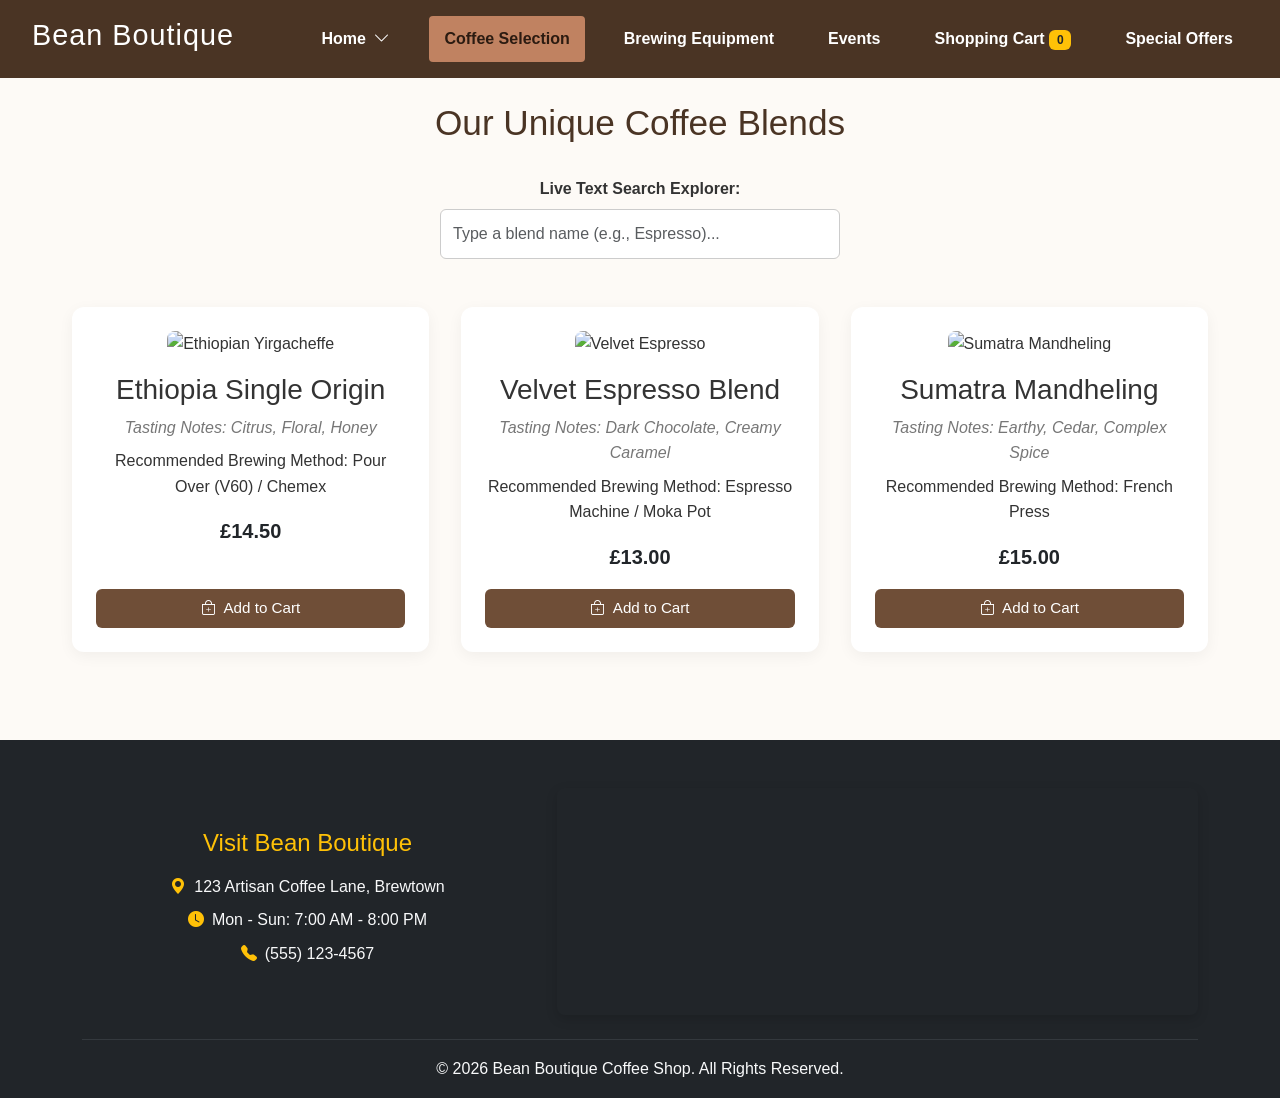
==== coffee.html @ 98b7650c "Add HTML files and CSS file" ====
<!DOCTYPE html>
<html lang="en">
<head>
    <meta charset="UTF-8">
    <meta name="viewport" content="width=device-width, initial-scale=1.0">
    <title>Bean Boutique - Coffee Selection</title>
    
    <!-- Bootstrap CSS -->
    <link href="https://cdn.jsdelivr.net/npm/bootstrap@5.3.3/dist/css/bootstrap.min.css" rel="stylesheet">
    
    <!-- Bootstrap Icons -->
    <link rel="stylesheet" href="https://cdn.jsdelivr.net/npm/bootstrap-icons@1.11.3/font/bootstrap-icons.min.css">

    <link rel="stylesheet" href="style.css">

    <style>
        /* Back to Top Button Styling */
        #backToTopBtn {
            position: fixed;
            bottom: 30px;
            right: 30px;
            z-index: 1030;
            border: none;
            outline: none;
            background-color: #6f4e37;
            color: white;
            cursor: pointer;
            padding: 12px 16px;
            border-radius: 50%;
            font-size: 18px;
            box-shadow: 0px 4px 10px rgba(0,0,0,0.3);
            opacity: 0;
            visibility: hidden;
            transition: opacity 0.3s ease, visibility 0.3s ease, transform 0.2s ease;
        }

        #backToTopBtn.show {
            opacity: 1;
            visibility: visible;
        }

        #backToTopBtn:hover {
            background-color: #523927;
            transform: translateY(-3px);
        }

        /* Footer Map Section Styling */
        .footer-map-container {
            border-radius: 8px;
            overflow: hidden;
            box-shadow: 0 4px 12px rgba(0,0,0,0.15);
        }

        /* Modal Nav Trigger Cursor */
        .cart-nav-link {
            cursor: pointer;
            user-select: none;
        }

        /* Add to Cart Button Styling */
        .btn-add-cart {
            background-color: #6f4e37;
            color: white;
            border: none;
            border-radius: 6px;
            padding: 8px 16px;
            font-size: 0.95rem;
            width: 100%;
            margin-top: 1rem;
            transition: background-color 0.2s ease, transform 0.1s ease;
        }

        .btn-add-cart:hover {
            background-color: #523927;
            color: white;
        }

        .btn-add-cart:active {
            transform: scale(0.98);
        }

        /* Search Highlight Styling */
        mark.search-highlight {
            background-color: #fce2ae;
            color: #4a3424;
            padding: 0 3px;
            border-radius: 3px;
        }
    </style>
</head>
<body>

    <header>
        <div class="logo">
            <h1>Bean Boutique</h1>
        </div>
        <nav>
            <ul>
                <!-- Home Menu with Sub-Menu -->
                <li class="dropdown">
                    <a href="index.html" >Home <i class="bi bi-chevron-down ms-1"></i></a>
                    <ul class="dropdown-menu-custom">
                        <li><a href="about.html">About Us</a></li>
                        <li><a href="story.html">Our Story</a></li>
                        <li><a href="location.html">Location & Hours</a></li>
                    </ul>
                </li>
                <li><a href="coffee.html" class="active">Coffee Selection</a></li>
                <li><a href="equipment.html">Brewing Equipment</a></li>
                <li><a href="events.html">Events</a></li>
                
                <!-- Modal Trigger Link for Shopping Cart -->
                <li>
                    <a class="cart-nav-link" id="cartModalTrigger">
                        Shopping Cart <span class="badge bg-warning text-dark" id="cartCountBadge">0</span>
                    </a>
                </li>
                
                <li><a href="offers.html">Special Offers</a></li>
            </ul>
        </nav>
    </header>

    <main>
        <section class="py-4">
            <h2 class="section-title">Our Unique Coffee Blends</h2>
            
            <div style="max-width: 400px; margin: 0 auto 3rem auto; text-align: center;">
                <label for="coffeeSearch" class="animated-search-label form-label fw-bold">Live Text Search Explorer:</label>
                <input type="text" id="coffeeSearch" class="form-control" placeholder="Type a blend name (e.g., Espresso)..." onkeyup="filterCoffee()">
            </div>

            <div class="grid-container" id="coffeeCatalogue">
                
                <!-- Coffee Box 1 -->
                <div class="coffee-box d-flex flex-column justify-content-between" data-name="ethiopia single origin yirgacheffe">
                    <div>
                        <img src="images/coff_selection/cof1.jpg" alt="Ethiopian Yirgacheffe">
                        <h3>Ethiopia Single Origin</h3>
                        <p style="font-style: italic; color: #777; margin: 0.5rem 0;">Tasting Notes: Citrus, Floral, Honey</p>
                        <p>Recommended Brewing Method: Pour Over (V60) / Chemex</p>
                        <p class="fw-bold fs-5 text-dark mt-2 mb-0">£14.50</p>
                    </div>
                    <button class="btn btn-add-cart add-to-cart-btn" data-title="Ethiopia Single Origin Beans" data-subtitle="250g Bag - Whole Bean" data-price="14.50">
                        <i class="bi bi-bag-plus me-1"></i> Add to Cart
                    </button>
                </div>

                <!-- Coffee Box 2 -->
                <div class="coffee-box d-flex flex-column justify-content-between" data-name="velvet espresso blend signature roast">
                    <div>
                        <img src="images/coff_selection/cof2.jpg" alt="Velvet Espresso">
                        <h3>Velvet Espresso Blend</h3>
                        <p style="font-style: italic; color: #777; margin: 0.5rem 0;">Tasting Notes: Dark Chocolate, Creamy Caramel</p>
                        <p>Recommended Brewing Method: Espresso Machine / Moka Pot</p>
                        <p class="fw-bold fs-5 text-dark mt-2 mb-0">£13.00</p>
                    </div>
                    <button class="btn btn-add-cart add-to-cart-btn" data-title="Velvet Espresso Blend" data-subtitle="250g Bag - Espresso Grind" data-price="13.00">
                        <i class="bi bi-bag-plus me-1"></i> Add to Cart
                    </button>
                </div>

                <!-- Coffee Box 3 -->
                <div class="coffee-box d-flex flex-column justify-content-between" data-name="sumatra mandheling dark bold roast">
                    <div>
                        <img src="images/coff_selection/cof3.jpg" alt="Sumatra Mandheling">
                        <h3>Sumatra Mandheling</h3>
                        <p style="font-style: italic; color: #777; margin: 0.5rem 0;">Tasting Notes: Earthy, Cedar, Complex Spice</p>
                        <p>Recommended Brewing Method: French Press</p>
                        <p class="fw-bold fs-5 text-dark mt-2 mb-0">£15.00</p>
                    </div>
                    <button class="btn btn-add-cart add-to-cart-btn" data-title="Sumatra Mandheling" data-subtitle="250g Bag - Coarse Grind" data-price="15.00">
                        <i class="bi bi-bag-plus me-1"></i> Add to Cart
                    </button>
                </div>

            </div>
        </section>
    </main>

    <!-- GLOBAL SHOPPING CART MODAL -->
    <div class="modal fade" id="cartModal" tabindex="-1" role="dialog" aria-labelledby="cartModalLabel" aria-hidden="true">
        <div class="modal-dialog modal-lg modal-dialog-centered">
            <div class="modal-content">
                <div class="modal-header text-white" style="background-color: #4a3424;">
                    <h4 class="modal-title h5" id="cartModalLabel"><i class="bi bi-cart-check me-2"></i>Your Shopping Basket</h4>
                    <button type="button" class="btn-close btn-close-white" data-bs-dismiss="modal" aria-label="Close"></button>
                </div>

                <div class="modal-body text-dark">
                    <div class="table-responsive">
                        <table class="table align-middle">
                            <thead>
                                <tr style="background-color: #4a3424; color: #fff;">
                                    <th>Product Details</th>
                                    <th class="text-center">Qty</th>
                                    <th class="text-end">Price</th>
                                    <th class="text-end">Total</th>
                                </tr>
                            </thead>
                            <tbody id="cartItemsContainer">
                                <tr>
                                    <td colspan="4" class="text-center py-4 text-muted">Your basket is currently empty. Add items to see them here!</td>
                                </tr>
                            </tbody>
                        </table>
                    </div>

                    <div class="p-3 bg-light rounded text-end mt-3">
                        <p class="mb-1">Subtotal: <strong id="cartSubtotal">£0.00</strong></p>
                        <small class="text-muted d-block mb-0">Shipping: Calculated at next step</small>
                    </div>
                </div>

                <div class="modal-footer d-flex justify-content-between">
                    <button type="button" class="btn btn-outline-secondary" data-bs-dismiss="modal">Continue Shopping</button>
                    <button type="button" class="btn text-white" id="checkoutBtn" style="background-color: #6f4e37;">
                        Proceed to Checkout
                    </button>
                </div>
            </div>
        </div>
    </div>

    <!-- Go to Top Button -->
    <button id="backToTopBtn" title="Go to top" aria-label="Scroll to top">
        <i class="bi bi-arrow-up"></i>
    </button>

    <!-- Footer Section -->
    <footer class="bg-dark text-light pt-5 pb-3">
        <div class="container">
            <div class="row g-4 align-items-center">
                <div class="col-md-5">
                    <h3 class="h4 mb-3 text-warning">Visit Bean Boutique</h3>
                    <p class="mb-2"><i class="bi bi-geo-alt-fill text-warning me-2"></i>123 Artisan Coffee Lane, Brewtown</p>
                    <p class="mb-2"><i class="bi bi-clock-fill text-warning me-2"></i>Mon - Sun: 7:00 AM - 8:00 PM</p>
                    <p class="mb-2"><i class="bi bi-telephone-fill text-warning me-2"></i>(555) 123-4567</p>
                </div>
                
                <div class="col-md-7">
                    <div class="footer-map-container">
                        <iframe 
                            title="Bean Boutique Location Map"
                            src="https://www.google.com/maps/embed?pb=!1m18!1m12!1m3!1d3151.835434509374!2d144.9537353153169!3d-37.81627977975171!2m3!1f0!2f0!3f0!3m2!1i1024!2i768!4f13.1!3m3!1m2!1s0x6ad65d4c2b349649%3A0xb6899234e561db11!2sEnvato!5e0!3m2!1sen!2sus!4v1620000000000!5m2!1sen!2sus" 
                            height="220" 
                            style="border:0; width: 100%;" 
                            allowfullscreen="" 
                            loading="lazy">
                        </iframe>
                    </div>
                </div>
            </div>
            
            <hr class="mt-4 mb-3 border-secondary">
            <p class="text-center mb-0">&copy; 2026 Bean Boutique Coffee Shop. All Rights Reserved.</p>
        </div>
    </footer>

    <!-- Bootstrap JS Bundle -->
    <script src="https://cdn.jsdelivr.net/npm/bootstrap@5.3.3/dist/js/bootstrap.bundle.min.js"></script>

    <script>
        // Enhanced Live Search Plugin Logic
        function filterCoffee() {
            const input = document.getElementById('coffeeSearch').value.trim().toLowerCase();
            const keywords = input.split(/\s+/).filter(k => k.length > 0);
            const boxes = document.querySelectorAll('.coffee-box');
            const catalogueContainer = document.getElementById('coffeeCatalogue');
            
            let matchesCount = 0;

            boxes.forEach(box => {
                // Save original unhighlighted state on initial run
                if (!box.dataset.originalHtml) {
                    box.dataset.originalHtml = box.innerHTML;
                }

                // Reset card HTML to restore state before applying new query highlight
                box.innerHTML = box.dataset.originalHtml;

                // Combine searchable attributes and visible text
                const fullText = (box.getAttribute('data-name') + " " + box.innerText).toLowerCase();

                // Multi-word keyword match check
                const matchesAllKeywords = keywords.every(kw => fullText.includes(kw));

                if (keywords.length === 0 || matchesAllKeywords) {
                    box.style.display = "";
                    box.style.opacity = "1";
                    matchesCount++;

                    // Highlight active keywords inside heading and descriptions
                    if (keywords.length > 0) {
                        highlightKeywords(box, keywords);
                    }
                } else {
                    box.style.display = "none";
                }
            });

            // Re-attach listeners for dynamically recreated DOM buttons
            attachCartEventListeners();

            // Toggle "No Results Found" message
            let noResultsMsg = document.getElementById('noResultsMessage');
            if (matchesCount === 0) {
                if (!noResultsMsg) {
                    noResultsMsg = document.createElement('div');
                    noResultsMsg.id = 'noResultsMessage';
                    noResultsMsg.className = 'text-center py-5 text-muted col-12 fw-bold fs-5';
                    noResultsMsg.innerHTML = `<i class="bi bi-search me-2"></i>No coffee blends matched your search for "${input}".`;
                    catalogueContainer.appendChild(noResultsMsg);
                }
            } else if (noResultsMsg) {
                noResultsMsg.remove();
            }
        }

        // Helper: Highlight term inside card nodes
        function highlightKeywords(container, keywords) {
            const targetNodes = container.querySelectorAll('h3, p');
            targetNodes.forEach(node => {
                let html = node.innerHTML;
                keywords.forEach(kw => {
                    if (!kw) return;
                    const regex = new RegExp(`(${escapeRegExp(kw)})`, 'gi');
                    html = html.replace(regex, '<mark class="search-highlight">$1</mark>');
                });
                node.innerHTML = html;
            });
        }

        // Helper: Escape Regex characters
        function escapeRegExp(string) {
            return string.replace(/[.*+?^${}()|[\]\\]/g, '\\$&');
        }

        // Helper: Re-bind cart button events after search resets innerHTML
        function attachCartEventListeners() {
            document.querySelectorAll('.add-to-cart-btn').forEach(btn => {
                btn.onclick = () => {
                    const title = btn.getAttribute('data-title');
                    const subtitle = btn.getAttribute('data-subtitle');
                    const price = parseFloat(btn.getAttribute('data-price'));

                    let cart = JSON.parse(localStorage.getItem('beanBoutiqueCart')) || [];
                    const existing = cart.find(item => item.title === title);

                    if (existing) {
                        existing.qty += 1;
                    } else {
                        cart.push({ title, subtitle, price, qty: 1 });
                    }

                    localStorage.setItem('beanBoutiqueCart', JSON.stringify(cart));
                    updateCartUI();

                    // Button feedback animation
                    const origHtml = btn.innerHTML;
                    btn.innerHTML = `<i class="bi bi-check-lg me-1"></i> Added!`;
                    btn.classList.replace('btn-add-cart', 'btn-success');
                    setTimeout(() => {
                        btn.innerHTML = origHtml;
                        btn.classList.replace('btn-success', 'btn-add-cart');
                    }, 1200);
                };
            });
        }

        // Cart UI State Management
        function updateCartUI() {
            const cart = JSON.parse(localStorage.getItem('beanBoutiqueCart')) || [];
            const cartCountBadge = document.getElementById('cartCountBadge');
            const cartItemsContainer = document.getElementById('cartItemsContainer');
            const cartSubtotal = document.getElementById('cartSubtotal');
            
            const totalItems = cart.reduce((sum, item) => sum + item.qty, 0);
            
            if (cartCountBadge) {
                cartCountBadge.textContent = totalItems;
            }

            if (cart.length === 0) {
                cartItemsContainer.innerHTML = `
                    <tr>
                        <td colspan="4" class="text-center py-4 text-muted">Your basket is currently empty. Add items to see them here!</td>
                    </tr>`;
                cartSubtotal.textContent = '£0.00';
                return;
            }

            let subtotal = 0;
            cartItemsContainer.innerHTML = cart.map(item => {
                const itemTotal = item.price * item.qty;
                subtotal += itemTotal;
                return `
                    <tr>
                        <td>
                            <strong>${item.title}</strong><br>
                            <small class="text-muted">${item.subtitle}</small>
                        </td>
                        <td class="text-center">${item.qty}</td>
                        <td class="text-end">£${item.price.toFixed(2)}</td>
                        <td class="text-end">£${itemTotal.toFixed(2)}</td>
                    </tr>
                `;
            }).join('');

            cartSubtotal.textContent = `£${subtotal.toFixed(2)}`;
        }

        document.addEventListener("DOMContentLoaded", () => {
            const cartModalEl = document.getElementById('cartModal');
            const cartModalInstance = new bootstrap.Modal(cartModalEl);

            // Render existing cart on load
            updateCartUI();
            attachCartEventListeners();

            // Open Modal Trigger
            document.getElementById("cartModalTrigger").addEventListener("click", (e) => {
                e.preventDefault();
                cartModalInstance.show();
            });

            // Checkout Handler
            document.getElementById("checkoutBtn").addEventListener("click", () => {
                const cart = JSON.parse(localStorage.getItem('beanBoutiqueCart')) || [];
                if (cart.length === 0) {
                    alert('Your basket is empty!');
                } else {
                    alert('Checkout function will be available once back-end databases are linked!');
                    cartModalInstance.hide();
                }
            });

            // Modal Backdrop Cleanup Fix
            cartModalEl.addEventListener('hidden.bs.modal', () => {
                document.querySelectorAll('.modal-backdrop').forEach(el => el.remove());
                document.body.classList.remove('modal-open');
                document.body.style.overflow = '';
                document.body.style.paddingRight = '';
            });

            // Back to Top Scroll Logic
            const backToTopBtn = document.getElementById("backToTopBtn");
            if (backToTopBtn) {
                window.addEventListener("scroll", () => {
                    backToTopBtn.classList.toggle("show", window.scrollY > 300);
                });
                backToTopBtn.addEventListener("click", () => {
                    window.scrollTo({ top: 0, behavior: "smooth" });
                });
            }
        });
    </script>
</body>
</html>
---- style.css ----
/* ==========================================================================
   TASK 2: CSS - 25 MARKS (External CSS File specifying layout & design)
   ========================================================================== */

:root {
    --primary-color: #4a3424; /* Warm Coffee Brown */
    --accent-color: #c08261;  /* Light Latte Accent */
    --dark-bg: #2b1b11;
    --light-bg: #fdfaf6;
    --text-color: #333;
    --white: #ffffff;
    --transition-speed: 0.3s;
}

* {
    box-sizing: border-box;
    margin: 0;
    padding: 0;
}

body {
    font-family: 'Segoe UI', Tahoma, Geneva, Verdana, sans-serif;
    line-height: 1.6;
    background-color: var(--light-bg);
    color: var(--text-color);
}

/* --- Layout Headers, Sections, & Footers [Page 4, Task 1 Criteria] --- */
header {
    background-color: var(--primary-color);
    color: var(--white);
    padding: 1rem 2rem;
    display: flex;
    justify-content: space-between;
    align-items: center;
    position: sticky;
    top: 0;
    z-index: 1020; /* Kept below Bootstrap modal overlay layers */
}

.logo h1 {
    font-size: 1.8rem;
    letter-spacing: 1px;
}

/* --- Navigation Bar with Smooth Hover Effects --- */
nav ul {
    display: flex;
    list-style: none;
}

nav ul li {
    margin-left: 1.5rem;
}

nav ul li a {
    color: var(--white);
    text-decoration: none;
    font-weight: 600;
    padding: 0.5rem 1rem;
    border-radius: 4px;
    transition: all var(--transition-speed) ease;
}

nav ul li a:hover, 
nav ul li a.active {
    background-color: var(--accent-color);
    color: var(--dark-bg);
}

/* --- Reusable Section Styling --- */
section {
    padding: 3rem 2rem;
    max-width: 1200px;
    margin: 0 auto;
}

.section-title {
    text-align: center;
    color: var(--primary-color);
    margin-bottom: 2rem;
    font-size: 2.2rem;
}

/* --- Card Grid & Box Properties --- */
.grid-container {
    display: grid;
    grid-template-columns: repeat(auto-fit, minmax(280px, 1fr));
    gap: 2rem;
}

.coffee-box {
    background: var(--white);
    padding: 1.5rem;
    border-radius: 12px;
    box-shadow: 0 4px 15px rgba(0, 0, 0, 0.05);
    transition: transform var(--transition-speed) ease, box-shadow var(--transition-speed) ease;
    text-align: center;
}

.coffee-box:hover {
    transform: translateY(-5px);
    box-shadow: 0 8px 25px rgba(74, 52, 36, 0.15);
}

.coffee-box img {
    width: 100%;
    height: 200px;
    object-fit: cover;
    border-radius: 8px;
    margin-bottom: 1rem;
}

/* --- Shared Form Fields --- */
.form-group {
    margin-bottom: 1.2rem;
}

.form-group label {
    display: block;
    margin-bottom: 0.5rem;
    font-weight: bold;
}

.form-control {
    width: 100%;
    padding: 0.75rem;
    border: 1px solid #ccc;
    border-radius: 6px;
    font-size: 1rem;
}

.btn-submit {
    background-color: var(--primary-color);
    color: var(--white);
    padding: 0.75rem 2rem;
    border: none;
    border-radius: 6px;
    cursor: pointer;
    font-weight: bold;
    transition: background var(--transition-speed);
}

.btn-submit:hover {
    background-color: var(--accent-color);
}

/* --- Footer --- */
footer {
    background-color: var(--dark-bg);
    color: var(--white);
    text-align: center;
    padding: 2rem;
    margin-top: 4rem;
}

/* ==========================================================================
   CUSTOM PROMOTIONAL POPUP (Renamed to prevent breaking Bootstrap .modal)
   ========================================================================== */
.custom-promo-modal {
    position: fixed;
    top: 0;
    left: 0;
    width: 100%;
    height: 100%;
    background: rgba(0, 0, 0, 0.7);
    display: flex;
    justify-content: center;
    align-items: center;
    z-index: 1080;
    opacity: 0;
    pointer-events: none;
    transition: opacity 0.5s ease;
}

.custom-promo-modal.active {
    opacity: 1;
    pointer-events: auto;
}

.custom-promo-content {
    background: var(--white);
    padding: 2.5rem;
    border-radius: 15px;
    max-width: 500px;
    width: 90%;
    position: relative;
    text-align: center;
    box-shadow: 0 10px 30px rgba(0,0,0,0.3);
}

.close-modal {
    position: absolute;
    top: 15px;
    right: 20px;
    font-size: 1.5rem;
    cursor: pointer;
    color: #666;
}

/* --- Animated Search Text Effect --- */
@keyframes textPulse {
    0% { color: var(--primary-color); }
    50% { color: var(--accent-color); }
    100% { color: var(--primary-color); }
}

.animated-search-label {
    animation: textPulse 3s infinite;
    font-weight: bold;
    display: inline-block;
    margin-bottom: 0.5rem;
}

/* --- RESPONSIVE OPTIMIZATION --- */
@media (max-width: 768px) {
    header {
        flex-direction: column;
        padding: 1rem;
    }

    nav ul {
        margin-top: 1rem;
        flex-direction: column;
        width: 100%;
        text-align: center;
    }

    nav ul li {
        margin: 0.5rem 0;
    }

    section {
        padding: 2rem 1rem;
    }
}

/* ==========================================================================
   CAROUSEL SLIDESHOW STYLES
   ========================================================================== */
.carousel-item img {
    height: 450px;
    object-fit: cover;
    border-radius: 12px;
}

.carousel {
    max-width: 1000px;
    margin: 0 auto 3rem auto;
    box-shadow: 0 6px 20px rgba(0,0,0,0.15);
    border-radius: 12px;
    overflow: hidden;
}

.carousel-control-prev-icon, 
.carousel-control-next-icon {
    background-color: rgba(74, 52, 36, 0.7);
    border-radius: 50%;
    padding: 1.5rem;
    background-size: 50%;
}

.carousel-caption-custom {
    background: rgba(0, 0, 0, 0.6);
    border-radius: 8px;
    padding: 1rem;
}

.hero-intro {
    text-align: center;
    margin-bottom: 2rem;
}

.modal-text {
    margin: 1rem 0;
}

/* ==========================================================================
   BOOTSTRAP MODAL OVERRIDES (Guarantees Shopping Cart visibility)
   ========================================================================== */
.modal {
    opacity: 1 !important; /* Overrides global opacity rules */
    pointer-events: auto !important;
    z-index: 1055 !important;
}

.modal.fade .modal-dialog {
    transition: transform 0.3s ease-out;
}

.modal-backdrop {
    z-index: 1050 !important;
}

.modal-dialog {
    z-index: 1060 !important;
}

/* Prevents custom promo content rules from breaking the Bootstrap cart box */
#cartModal .modal-content {
    text-align: left !important;
    max-width: 100% !important;
    padding: 0 !important;
    border-radius: 0.5rem !important;
}
/* Navigation Dropdown Styling */
nav ul {
    list-style: none;
    margin: 0;
    padding: 0;
    display: flex;
    align-items: center;
}

nav ul li {
    position: relative;
}

nav ul li a {
    display: block;
    padding: 10px 15px;
    color: #fff;
    text-decoration: none;
    transition: background-color 0.3s ease;
}

/* Dropdown Container */
.dropdown-menu-custom {
    display: none;
    position: absolute;
    top: 100%;
    left: 0;
    background-color: #4a3424;
    min-width: 180px;
    box-shadow: 0 8px 16px rgba(0,0,0,0.2);
    z-index: 1000;
    padding: 0;
    margin: 0;
    list-style: none;
    border-radius: 0 0 6px 6px;
    overflow: hidden;
}

.dropdown-menu-custom li {
    width: 100%;
}

.dropdown-menu-custom li a {
    padding: 12px 16px;
    color: #f8f9fa;
    border-bottom: 1px solid rgba(255,255,255,0.05);
    transition: background-color 0.2s ease, padding-left 0.2s ease;
}

.dropdown-menu-custom li a:hover {
    background-color: #6f4e37;
    padding-left: 22px;
}

/* Show Dropdown on Hover */
nav ul li.dropdown:hover .dropdown-menu-custom {
    display: block;
}
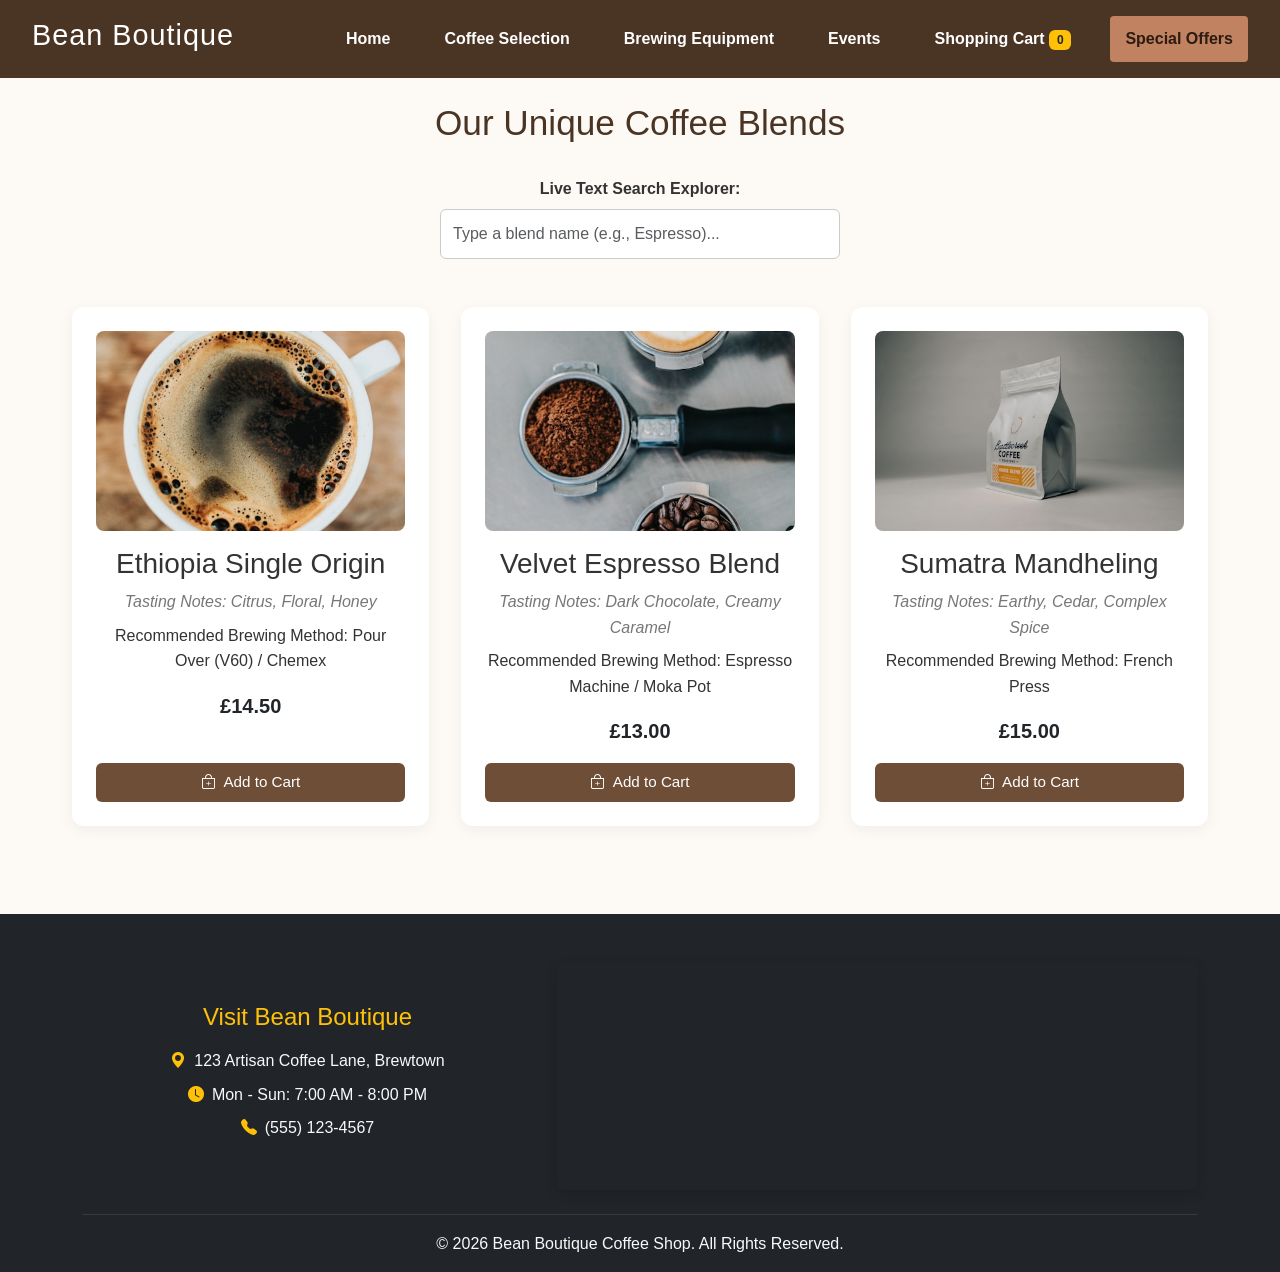
==== commit 6e7186a8: "Update coffee.html" ====
--- a/coffee.html
+++ b/coffee.html
@@ -7,14 +7,11 @@
     
     <!-- Bootstrap CSS -->
     <link href="https://cdn.jsdelivr.net/npm/bootstrap@5.3.3/dist/css/bootstrap.min.css" rel="stylesheet">
-    
     <!-- Bootstrap Icons -->
     <link rel="stylesheet" href="https://cdn.jsdelivr.net/npm/bootstrap-icons@1.11.3/font/bootstrap-icons.min.css">
-
     <link rel="stylesheet" href="style.css">
 
     <style>
-        /* Back to Top Button Styling */
         #backToTopBtn {
             position: fixed;
             bottom: 30px;
@@ -39,25 +36,17 @@
             visibility: visible;
         }
 
-        #backToTopBtn:hover {
-            background-color: #523927;
-            transform: translateY(-3px);
-        }
-
-        /* Footer Map Section Styling */
         .footer-map-container {
             border-radius: 8px;
             overflow: hidden;
             box-shadow: 0 4px 12px rgba(0,0,0,0.15);
         }
 
-        /* Modal Nav Trigger Cursor */
         .cart-nav-link {
             cursor: pointer;
             user-select: none;
         }
 
-        /* Add to Cart Button Styling */
         .btn-add-cart {
             background-color: #6f4e37;
             color: white;
@@ -75,11 +64,6 @@
             color: white;
         }
 
-        .btn-add-cart:active {
-            transform: scale(0.98);
-        }
-
-        /* Search Highlight Styling */
         mark.search-highlight {
             background-color: #fce2ae;
             color: #4a3424;
@@ -96,27 +80,23 @@
         </div>
         <nav>
             <ul>
-                <!-- Home Menu with Sub-Menu -->
-                <li class="dropdown">
-                    <a href="index.html" >Home <i class="bi bi-chevron-down ms-1"></i></a>
-                    <ul class="dropdown-menu-custom">
-                        <li><a href="about.html">About Us</a></li>
-                        <li><a href="story.html">Our Story</a></li>
-                        <li><a href="location.html">Location & Hours</a></li>
-                    </ul>
-                </li>
-                <li><a href="coffee.html" class="active">Coffee Selection</a></li>
+                <li><a href="index.html">Home</a></li>
+                <li><a href="coffee.html">Coffee Selection</a></li>
                 <li><a href="equipment.html">Brewing Equipment</a></li>
                 <li><a href="events.html">Events</a></li>
-                
-                <!-- Modal Trigger Link for Shopping Cart -->
                 <li>
                     <a class="cart-nav-link" id="cartModalTrigger">
                         Shopping Cart <span class="badge bg-warning text-dark" id="cartCountBadge">0</span>
                     </a>
                 </li>
-                
-                <li><a href="offers.html">Special Offers</a></li>
+                <li class="dropdown">
+                    <a href="offers.html" class="active">Special Offers</a>
+                    <ul class="dropdown-menu-custom">
+                        <li><a href="seasonalSpecial.html">Seasonal Specials</a></li>
+                        <li><a href="baristaChoice.html">Barista's Choice</a></li>
+                        <li><a href="bundleDeals.html">Bundle Deals</a></li>
+                    </ul>
+                </li>
             </ul>
         </nav>
     </header>
@@ -132,7 +112,6 @@
 
             <div class="grid-container" id="coffeeCatalogue">
                 
-                <!-- Coffee Box 1 -->
                 <div class="coffee-box d-flex flex-column justify-content-between" data-name="ethiopia single origin yirgacheffe">
                     <div>
                         <img src="images/coff_selection/cof1.jpg" alt="Ethiopian Yirgacheffe">
@@ -146,7 +125,6 @@
                     </button>
                 </div>
 
-                <!-- Coffee Box 2 -->
                 <div class="coffee-box d-flex flex-column justify-content-between" data-name="velvet espresso blend signature roast">
                     <div>
                         <img src="images/coff_selection/cof2.jpg" alt="Velvet Espresso">
@@ -160,7 +138,6 @@
                     </button>
                 </div>
 
-                <!-- Coffee Box 3 -->
                 <div class="coffee-box d-flex flex-column justify-content-between" data-name="sumatra mandheling dark bold roast">
                     <div>
                         <img src="images/coff_selection/cof3.jpg" alt="Sumatra Mandheling">
@@ -222,12 +199,10 @@
         </div>
     </div>
 
-    <!-- Go to Top Button -->
     <button id="backToTopBtn" title="Go to top" aria-label="Scroll to top">
         <i class="bi bi-arrow-up"></i>
     </button>
 
-    <!-- Footer Section -->
     <footer class="bg-dark text-light pt-5 pb-3">
         <div class="container">
             <div class="row g-4 align-items-center">
@@ -257,203 +232,7 @@
         </div>
     </footer>
 
-    <!-- Bootstrap JS Bundle -->
     <script src="https://cdn.jsdelivr.net/npm/bootstrap@5.3.3/dist/js/bootstrap.bundle.min.js"></script>
-
-    <script>
-        // Enhanced Live Search Plugin Logic
-        function filterCoffee() {
-            const input = document.getElementById('coffeeSearch').value.trim().toLowerCase();
-            const keywords = input.split(/\s+/).filter(k => k.length > 0);
-            const boxes = document.querySelectorAll('.coffee-box');
-            const catalogueContainer = document.getElementById('coffeeCatalogue');
-            
-            let matchesCount = 0;
-
-            boxes.forEach(box => {
-                // Save original unhighlighted state on initial run
-                if (!box.dataset.originalHtml) {
-                    box.dataset.originalHtml = box.innerHTML;
-                }
-
-                // Reset card HTML to restore state before applying new query highlight
-                box.innerHTML = box.dataset.originalHtml;
-
-                // Combine searchable attributes and visible text
-                const fullText = (box.getAttribute('data-name') + " " + box.innerText).toLowerCase();
-
-                // Multi-word keyword match check
-                const matchesAllKeywords = keywords.every(kw => fullText.includes(kw));
-
-                if (keywords.length === 0 || matchesAllKeywords) {
-                    box.style.display = "";
-                    box.style.opacity = "1";
-                    matchesCount++;
-
-                    // Highlight active keywords inside heading and descriptions
-                    if (keywords.length > 0) {
-                        highlightKeywords(box, keywords);
-                    }
-                } else {
-                    box.style.display = "none";
-                }
-            });
-
-            // Re-attach listeners for dynamically recreated DOM buttons
-            attachCartEventListeners();
-
-            // Toggle "No Results Found" message
-            let noResultsMsg = document.getElementById('noResultsMessage');
-            if (matchesCount === 0) {
-                if (!noResultsMsg) {
-                    noResultsMsg = document.createElement('div');
-                    noResultsMsg.id = 'noResultsMessage';
-                    noResultsMsg.className = 'text-center py-5 text-muted col-12 fw-bold fs-5';
-                    noResultsMsg.innerHTML = `<i class="bi bi-search me-2"></i>No coffee blends matched your search for "${input}".`;
-                    catalogueContainer.appendChild(noResultsMsg);
-                }
-            } else if (noResultsMsg) {
-                noResultsMsg.remove();
-            }
-        }
-
-        // Helper: Highlight term inside card nodes
-        function highlightKeywords(container, keywords) {
-            const targetNodes = container.querySelectorAll('h3, p');
-            targetNodes.forEach(node => {
-                let html = node.innerHTML;
-                keywords.forEach(kw => {
-                    if (!kw) return;
-                    const regex = new RegExp(`(${escapeRegExp(kw)})`, 'gi');
-                    html = html.replace(regex, '<mark class="search-highlight">$1</mark>');
-                });
-                node.innerHTML = html;
-            });
-        }
-
-        // Helper: Escape Regex characters
-        function escapeRegExp(string) {
-            return string.replace(/[.*+?^${}()|[\]\\]/g, '\\$&');
-        }
-
-        // Helper: Re-bind cart button events after search resets innerHTML
-        function attachCartEventListeners() {
-            document.querySelectorAll('.add-to-cart-btn').forEach(btn => {
-                btn.onclick = () => {
-                    const title = btn.getAttribute('data-title');
-                    const subtitle = btn.getAttribute('data-subtitle');
-                    const price = parseFloat(btn.getAttribute('data-price'));
-
-                    let cart = JSON.parse(localStorage.getItem('beanBoutiqueCart')) || [];
-                    const existing = cart.find(item => item.title === title);
-
-                    if (existing) {
-                        existing.qty += 1;
-                    } else {
-                        cart.push({ title, subtitle, price, qty: 1 });
-                    }
-
-                    localStorage.setItem('beanBoutiqueCart', JSON.stringify(cart));
-                    updateCartUI();
-
-                    // Button feedback animation
-                    const origHtml = btn.innerHTML;
-                    btn.innerHTML = `<i class="bi bi-check-lg me-1"></i> Added!`;
-                    btn.classList.replace('btn-add-cart', 'btn-success');
-                    setTimeout(() => {
-                        btn.innerHTML = origHtml;
-                        btn.classList.replace('btn-success', 'btn-add-cart');
-                    }, 1200);
-                };
-            });
-        }
-
-        // Cart UI State Management
-        function updateCartUI() {
-            const cart = JSON.parse(localStorage.getItem('beanBoutiqueCart')) || [];
-            const cartCountBadge = document.getElementById('cartCountBadge');
-            const cartItemsContainer = document.getElementById('cartItemsContainer');
-            const cartSubtotal = document.getElementById('cartSubtotal');
-            
-            const totalItems = cart.reduce((sum, item) => sum + item.qty, 0);
-            
-            if (cartCountBadge) {
-                cartCountBadge.textContent = totalItems;
-            }
-
-            if (cart.length === 0) {
-                cartItemsContainer.innerHTML = `
-                    <tr>
-                        <td colspan="4" class="text-center py-4 text-muted">Your basket is currently empty. Add items to see them here!</td>
-                    </tr>`;
-                cartSubtotal.textContent = '£0.00';
-                return;
-            }
-
-            let subtotal = 0;
-            cartItemsContainer.innerHTML = cart.map(item => {
-                const itemTotal = item.price * item.qty;
-                subtotal += itemTotal;
-                return `
-                    <tr>
-                        <td>
-                            <strong>${item.title}</strong><br>
-                            <small class="text-muted">${item.subtitle}</small>
-                        </td>
-                        <td class="text-center">${item.qty}</td>
-                        <td class="text-end">£${item.price.toFixed(2)}</td>
-                        <td class="text-end">£${itemTotal.toFixed(2)}</td>
-                    </tr>
-                `;
-            }).join('');
-
-            cartSubtotal.textContent = `£${subtotal.toFixed(2)}`;
-        }
-
-        document.addEventListener("DOMContentLoaded", () => {
-            const cartModalEl = document.getElementById('cartModal');
-            const cartModalInstance = new bootstrap.Modal(cartModalEl);
-
-            // Render existing cart on load
-            updateCartUI();
-            attachCartEventListeners();
-
-            // Open Modal Trigger
-            document.getElementById("cartModalTrigger").addEventListener("click", (e) => {
-                e.preventDefault();
-                cartModalInstance.show();
-            });
-
-            // Checkout Handler
-            document.getElementById("checkoutBtn").addEventListener("click", () => {
-                const cart = JSON.parse(localStorage.getItem('beanBoutiqueCart')) || [];
-                if (cart.length === 0) {
-                    alert('Your basket is empty!');
-                } else {
-                    alert('Checkout function will be available once back-end databases are linked!');
-                    cartModalInstance.hide();
-                }
-            });
-
-            // Modal Backdrop Cleanup Fix
-            cartModalEl.addEventListener('hidden.bs.modal', () => {
-                document.querySelectorAll('.modal-backdrop').forEach(el => el.remove());
-                document.body.classList.remove('modal-open');
-                document.body.style.overflow = '';
-                document.body.style.paddingRight = '';
-            });
-
-            // Back to Top Scroll Logic
-            const backToTopBtn = document.getElementById("backToTopBtn");
-            if (backToTopBtn) {
-                window.addEventListener("scroll", () => {
-                    backToTopBtn.classList.toggle("show", window.scrollY > 300);
-                });
-                backToTopBtn.addEventListener("click", () => {
-                    window.scrollTo({ top: 0, behavior: "smooth" });
-                });
-            }
-        });
-    </script>
+<script src="script.js"></script>
 </body>
-</html>+</html>
